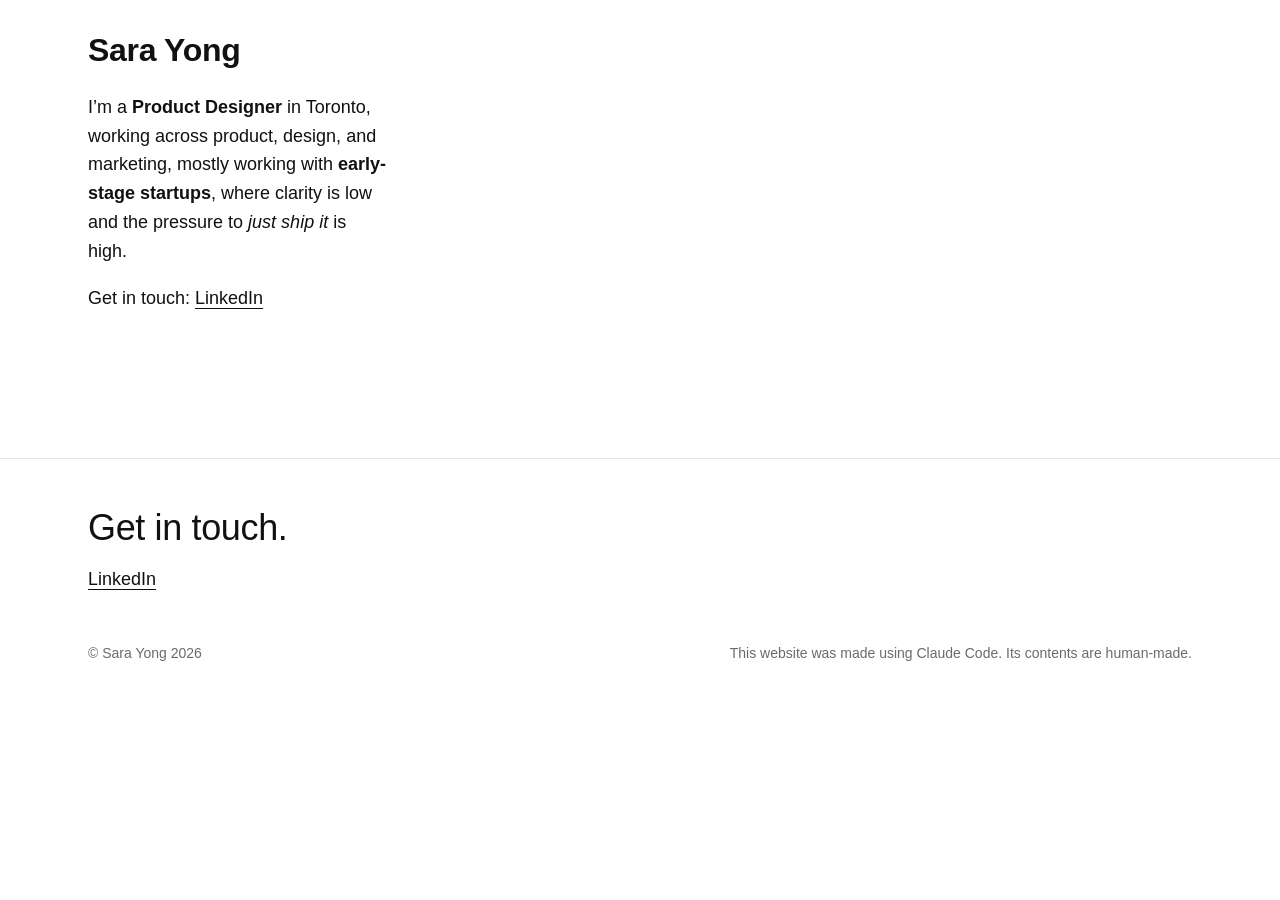
==== index.html @ 84d1dcce "Add files via upload" ====
<!doctype html>
<html lang="en">
<head>
  <meta charset="utf-8">
  <meta name="viewport" content="width=device-width, initial-scale=1">
  <title>Sara Yong – Product Designer in Toronto</title>
  <meta name="description" content="Sara Yong is a Toronto product designer working across product, design and marketing with early-stage startups that need to ship.">
  <link rel="canonical" href="https://sarayong.com/">

  <!-- What shows up when this page is shared on social media or in messages -->
  <meta property="og:type" content="website">
  <meta property="og:site_name" content="Sara Yong">
  <meta property="og:title" content="Sara Yong – Product Designer in Toronto">
  <meta property="og:description" content="I’m a Product Designer in Toronto, working across product, design, and marketing, mostly working with early-stage startups, where clarity is low and the pressure to just ship it is high.">
  <meta property="og:url" content="https://sarayong.com/">
  <!-- PLACEHOLDER share image: swap img/share.jpg for your own (1200 × 630 px) -->
  <meta property="og:image" content="https://sarayong.com/img/share.jpg">
  <meta property="og:image:width" content="1200">
  <meta property="og:image:height" content="630">
  <meta name="twitter:card" content="summary_large_image">

  <link rel="icon" href="img/favicon.png">
  <link rel="stylesheet" href="css/style.css">
</head>
<body>
  <a class="skip" href="#main">Skip to content</a>

  <div class="wrap home">
    <!-- Left column: stays in place on wide screens while the work scrolls -->
    <header class="home-intro">
      <h1 class="home-name"><a href="./">Sara Yong</a></h1>
      <p>I’m a <strong>Product Designer</strong> in Toronto, working across product, design, and marketing, mostly working with <strong>early-stage startups</strong>, where clarity is low and the pressure to <em>just ship it</em> is high.</p>
      <p>Get in touch: <a href="https://www.linkedin.com/in/sarayong/" target="_blank" rel="noopener">LinkedIn</a></p>
    </header>

    <!-- Right column: one block per project -->
    <main id="main" class="work-list" aria-label="Projects">
    </main>
  </div>

  <footer id="contact" class="site-footer">
    <div class="wrap">
      <h2>Get in touch.</h2>
      <ul class="contact">
        <li><a href="https://www.linkedin.com/in/sarayong/" target="_blank" rel="noopener">LinkedIn</a></li>
      </ul>
      <div class="legal">
        <p class="copyright">© Sara Yong 2026</p>
        <p class="credit">This website was made using Claude Code. Its contents are human-made.</p>
      </div>
    </div>
  </footer>
</body>
</html>
---- css/style.css ----
/* Sara Yong – portfolio styles
   One stylesheet shared by every page. Colors and sizes live in the
   variables just below, so changing the look starts there. */

:root {
  --ink: #111;          /* main text */
  --muted: #6b6b6b;     /* secondary text: categories, dates */
  --line: #e6e6e6;      /* thin dividers */
  --paper: #fff;        /* page background */
  --tile: #f4f4f4;      /* background behind images while they load */

  --font: -apple-system, BlinkMacSystemFont, "Segoe UI", "Helvetica Neue", Arial, sans-serif;
  --gutter: clamp(16px, 4vw, 48px);  /* space at the page edges */
  --wide: 1200px;                     /* widest the page content gets */
  --text: 40rem;                      /* comfortable reading width */
}

/* ---------- Basics ---------- */

*, *::before, *::after { box-sizing: border-box; }

html { -webkit-text-size-adjust: 100%; }

body {
  margin: 0;
  background: var(--paper);
  color: var(--ink);
  font-family: var(--font);
  font-size: 1.0625rem;
  line-height: 1.6;
  -webkit-font-smoothing: antialiased;
}

img { display: block; max-width: 100%; height: auto; }

a { color: inherit; text-underline-offset: 0.2em; text-decoration-thickness: 1px; }
a:hover { color: var(--muted); }
a:focus-visible { outline: 2px solid var(--ink); outline-offset: 3px; }

h1, h2, h3 { line-height: 1.15; margin: 0; font-weight: 600; letter-spacing: -0.01em; }
p { margin: 0 0 1em; }

.wrap { max-width: var(--wide); margin: 0 auto; padding: 0 var(--gutter); }

.skip {
  position: absolute; left: -999px; top: 0;
  background: var(--ink); color: var(--paper); padding: 8px 12px;
}
.skip:focus { left: 8px; top: 8px; }

/* ---------- Header ---------- */

.site-header .wrap {
  display: flex; justify-content: space-between; align-items: baseline;
  padding-top: 28px; padding-bottom: 28px;
}
.site-name { font-weight: 600; text-decoration: none; }
.site-nav a { text-decoration: none; margin-left: 24px; }
.site-nav a:first-child { margin-left: 0; }

/* ---------- Home: two columns ---------- */

.visually-hidden {
  position: absolute; width: 1px; height: 1px; overflow: hidden;
  clip: rect(0 0 0 0); white-space: nowrap;
}

.home { padding-top: 32px; }

.home-intro { margin-bottom: 48px; max-width: 26rem; }
.home-intro p { font-size: 1.125rem; }
.home-name { font-size: 2rem; margin-bottom: 24px; }
.home-name a { text-decoration: none; }

/* Wide screens: narrow intro on the left that stays put, work on the right */
@media (min-width: 900px) {
  .home {
    display: grid;
    grid-template-columns: minmax(240px, 300px) 1fr;
    gap: 64px;
    align-items: start;
  }
  .home-intro { position: sticky; top: 32px; margin-bottom: 0; }
}

.work-list { display: grid; gap: clamp(56px, 8vw, 96px); }

.work-image {
  display: block;
  aspect-ratio: 2 / 1;
  background: #333;     /* matches the grey frame in the placeholder thumbnails */
  overflow: hidden;
}
.work-image img {
  width: 100%; height: 100%;
  object-fit: contain;
  transition: opacity 0.2s ease;
}
.work-image:hover img { opacity: 0.85; }

.work-caption {
  display: grid;
  gap: 16px var(--gutter);
  margin-top: 20px;
}
@media (min-width: 640px) {
  .work-caption { grid-template-columns: 1fr 2fr; }
}
.work-who h2 { font-size: 1.125rem; }
.work-who p { color: var(--muted); margin: 2px 0 0; }
.work-what h3 { font-size: 1.0625rem; font-weight: 500; margin-bottom: 8px; }
.work-what p { color: var(--muted); font-size: 0.9375rem; }


.button {
  display: inline-block;
  padding: 5px 12px;
  border: 1px solid var(--ink); border-radius: 4px;
  font-size: 0.875rem; text-decoration: none;
}
.button:hover { background: var(--ink); color: var(--paper); }

/* ---------- Project grid (home + "More projects") ---------- */

.grid {
  display: grid;
  grid-template-columns: 1fr;
  gap: 48px var(--gutter);
  list-style: none; margin: 0; padding: 0;
}
@media (min-width: 640px) {
  .grid { grid-template-columns: 1fr 1fr; }
}

.card a { display: block; text-decoration: none; }
.card img {
  width: 100%; aspect-ratio: 1 / 1; object-fit: cover;
  background: var(--tile);
  transition: opacity 0.2s ease;
}
.card a:hover img { opacity: 0.85; }
.card a:hover { color: inherit; }
.card h2, .card h3 { font-size: 1.125rem; margin-top: 16px; }
.card .category { color: var(--muted); font-size: 0.9375rem; margin: 2px 0 0; }

/* ---------- Project page ---------- */

.project-head { padding: clamp(32px, 7vw, 80px) 0 clamp(32px, 5vw, 56px); }
.eyebrow {
  color: var(--muted); font-size: 0.8125rem;
  text-transform: uppercase; letter-spacing: 0.08em; margin: 0 0 12px;
}
.project-head h1 { font-size: clamp(2rem, 6vw, 4rem); }
.summary { font-size: 1.25rem; max-width: var(--text); margin: 20px 0 0; }

.details {
  display: flex; flex-wrap: wrap; gap: 12px 48px;
  margin: 32px 0 0; padding: 20px 0 0;
  border-top: 1px solid var(--line);
}
.details dt { color: var(--muted); font-size: 0.8125rem; }
.details dd { margin: 0; }

.figure { margin: 0 0 clamp(48px, 8vw, 96px); }
.figure img { width: 100%; background: var(--tile); }
.figure.narrow img { max-width: 420px; margin: 0 auto; }
.figure figcaption {
  max-width: var(--text); margin: 12px auto 0;
  color: var(--muted); font-size: 0.875rem;
}

.section ul { padding-left: 1.25em; margin: 0 0 1em; }
.section li { margin-bottom: 0.5em; }
.credits { color: var(--muted); font-size: 0.9375rem; }

/* Two images side by side; stacks on phones */
.figure.pair { display: grid; gap: var(--gutter); }
@media (min-width: 640px) {
  .figure.pair { grid-template-columns: 1fr 1fr; }
}
.figure + .figure { margin-top: calc(-1 * clamp(48px, 8vw, 96px) + var(--gutter)); }

.section { max-width: var(--text); margin: 0 auto clamp(48px, 8vw, 96px); }
.section h2 { font-size: 1.5rem; margin-bottom: 16px; }

.more { border-top: 1px solid var(--line); padding-top: 40px; margin-top: 32px; }
.more > h2 { font-size: 1rem; color: var(--muted); font-weight: 500; margin-bottom: 24px; }
.more .grid { grid-template-columns: repeat(auto-fill, minmax(240px, 1fr)); }
.more .card { max-width: 360px; }

/* ---------- Footer ---------- */

.site-footer { margin-top: clamp(64px, 10vw, 128px); padding: 48px 0 40px; border-top: 1px solid var(--line); }
.site-footer h2 { font-size: clamp(1.5rem, 3.5vw, 2.25rem); font-weight: 500; margin-bottom: 16px; }
.contact { list-style: none; margin: 0 0 48px; padding: 0; display: flex; flex-wrap: wrap; gap: 8px 32px; font-size: 1.125rem; }
.legal { display: flex; flex-wrap: wrap; justify-content: space-between; gap: 8px 32px; color: var(--muted); font-size: 0.875rem; }
.legal p { margin: 0; }

/* ---------- Case study extras (Mercator.ai) ---------- */

/* Brand accents used only on the Mercator.ai visuals */
.theme-mercator, .stat-cover {
  --brand-dark: #1f2b22;
  --brand: #027a3b;
  --brand-soft: #b3d7c4;
  --brand-tint: #eef5f0;
}

/* Signal timeline diagram */
.timeline-figure { background: var(--brand-tint); padding: clamp(20px, 4vw, 40px); }
.timeline {
  list-style: none; margin: 0; padding: 0;
  display: grid; gap: 12px;
}
.timeline li {
  display: flex; flex-direction: column; gap: 2px;
  padding: 12px 14px; background: var(--paper);
  border-left: 4px solid var(--line);
}
.timeline li.early { border-left-color: var(--brand); }
.tl-name { font-weight: 600; }
.tl-when { color: var(--muted); font-size: 0.875rem; }
.tl-bands { display: none; }
@media (min-width: 760px) {
  .timeline { grid-template-columns: repeat(5, 1fr); }
  .timeline li { border-left: 0; border-top: 4px solid var(--line); }
  .timeline li.early { border-top-color: var(--brand); }
  .tl-bands {
    display: grid; grid-template-columns: 3fr 2fr; gap: 12px;
    margin-top: 12px; font-size: 0.8125rem; font-weight: 500;
  }
  .tl-bands span { padding: 6px 10px; }
  .tl-band-early { background: var(--brand); color: #fff; }
  .tl-band-late { background: var(--line); color: var(--muted); }
}
.timeline-figure figcaption { max-width: none; margin-left: 0; }

/* Cover made from type instead of a photo (home page and cards) */
.stat-cover {
  display: flex; flex-direction: column; justify-content: center; gap: 8px;
  height: 100%; padding: 8%;
  background: var(--brand-dark); color: #fff;
}
.stat-cover-value {
  font-size: clamp(1.75rem, 5vw, 3.5rem); font-weight: 600;
  letter-spacing: -0.03em; line-height: 1;
  color: var(--brand-soft);
}
.stat-cover-label { font-size: clamp(0.8125rem, 1.4vw, 1rem); opacity: 0.8; }
.card .stat-cover { aspect-ratio: 1 / 1; height: auto; }
.card .stat-cover-value { font-size: clamp(1.5rem, 3vw, 2rem); }

/* Version timeline: four releases instead of five signals */
.timeline .tl-when { order: -1; font-size: 0.8125rem; color: var(--brand, var(--muted)); font-weight: 600; }
.tl-note { color: var(--muted); font-size: 0.875rem; }
@media (min-width: 760px) {
  .timeline.versions { grid-template-columns: repeat(4, 1fr); }
}

/* Small label above the TL;DR statement */
.step {
  color: var(--muted);
  font-size: 0.8125rem; font-weight: 600; line-height: 1.4;
  text-transform: uppercase; letter-spacing: 0.08em;
  margin: 0 0 12px;
}

/* Headings that follow a paragraph or list inside the same section */
.section p + h2,
.section ul + h2 { margin-top: 40px; }

/* Executive summary statement under a case study header */
.impact {
  max-width: var(--text);
  margin: 0 auto clamp(48px, 8vw, 96px);
}
.impact .step { margin-bottom: 8px; }
.impact-text {
  font-size: 1.25rem;
  line-height: 1.45; margin: 0;
}
.impact-text strong { color: var(--ink); font-weight: 600; }

/* Bulleted list with bold lead-ins, e.g. the Mercator "my focus was" list */
.section .focus-list { margin: 20px 0 0; padding-left: 1.25em; }
.section .focus-list li { margin-bottom: 20px; }

/* Numbered goal headings, e.g. "1. Find — Search and find project leads" */
.section .goal-head { font-size: 1.0625rem; font-weight: 600; line-height: 1.35; margin: 0 0 6px; }
.section p + .goal-head { margin-top: 24px; }
.section .goal-head + p + p { margin-top: 32px; }
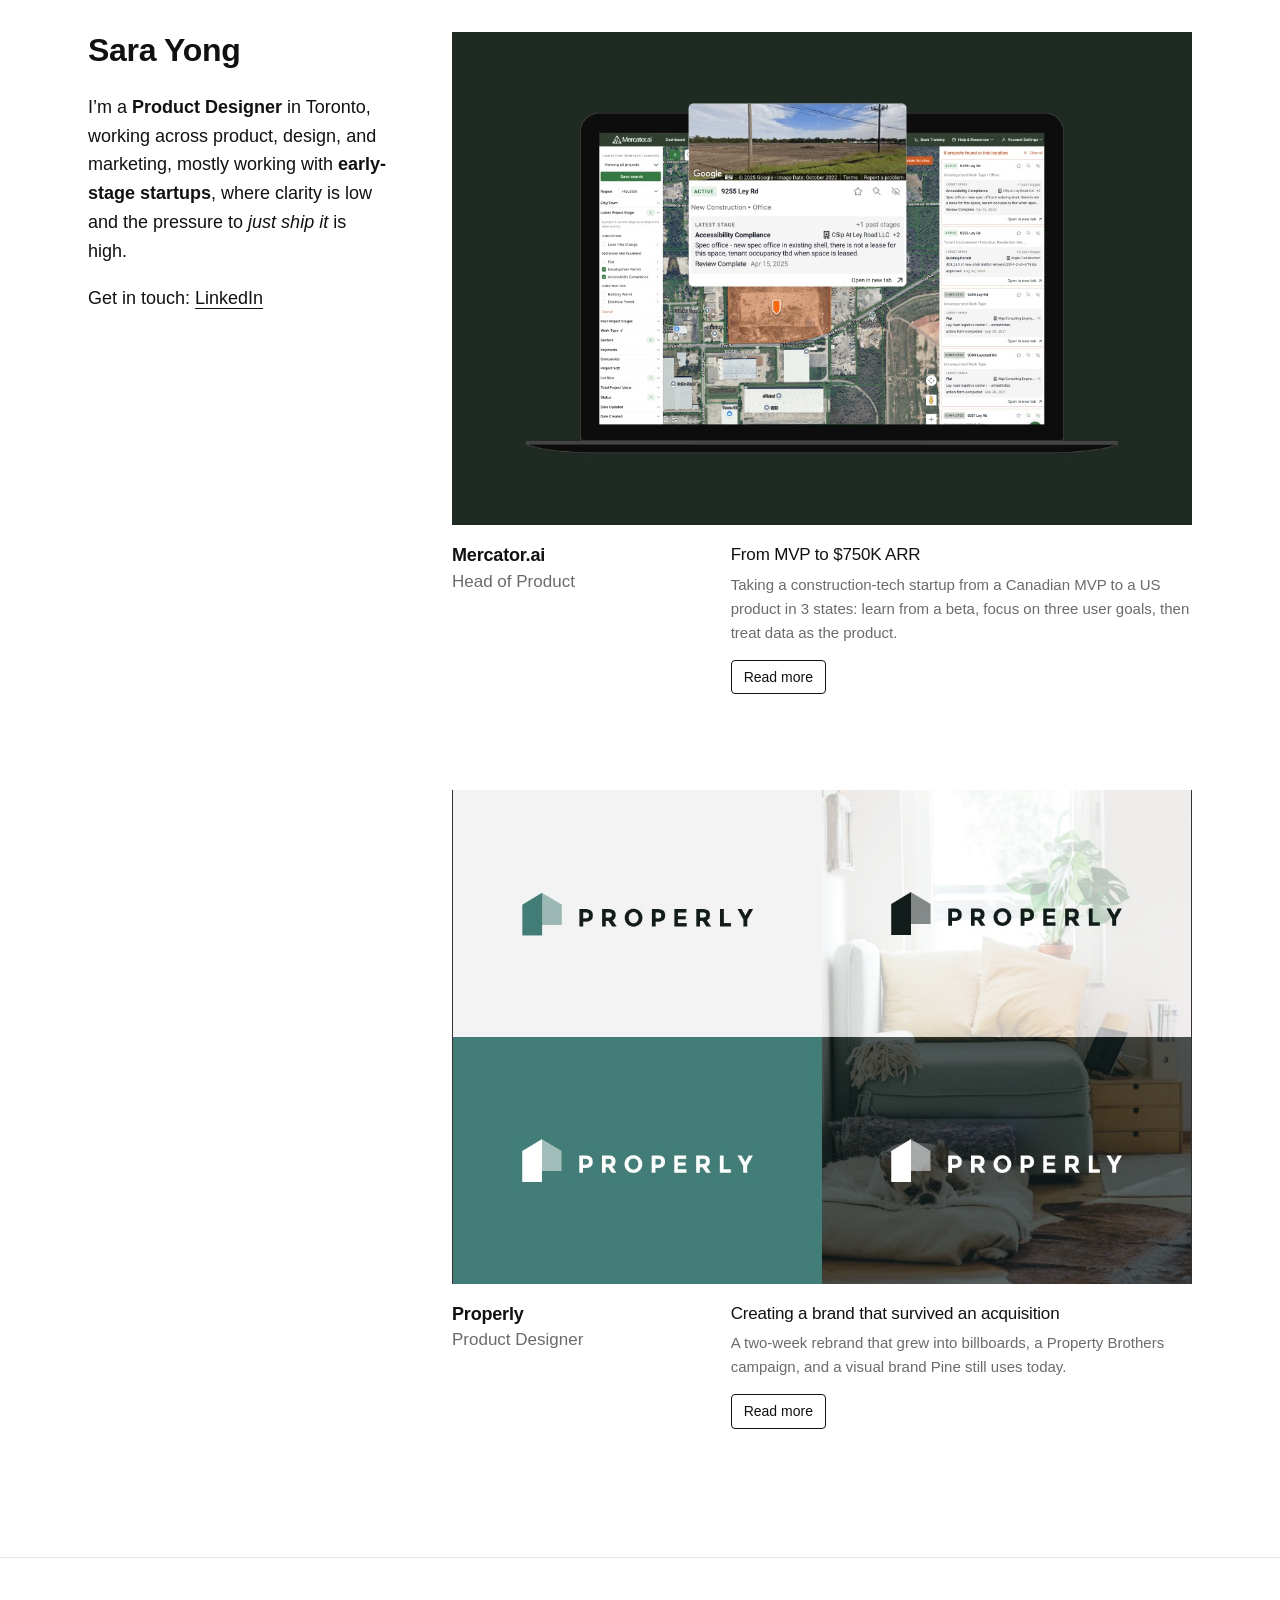
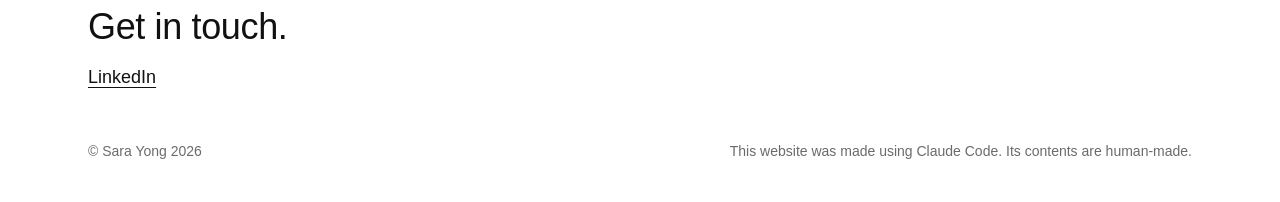
==== commit 9fd6a7b0: "Add files via upload" ====
--- a/index.html
+++ b/index.html
@@ -35,6 +35,47 @@
 
     <!-- Right column: one block per project -->
     <main id="main" class="work-list" aria-label="Projects">
+
+      <article class="work">
+        <a class="work-image dark-green" href="work/mercator-ai/" tabindex="-1" aria-hidden="true">
+          <img src="img/mercator-ai/houston-lot.jpg" width="1180" height="788" alt="">
+        </a>
+        <div class="work-caption">
+          <div class="work-who">
+            <h2>Mercator.ai</h2>
+            <p>Head of Product</p>
+          </div>
+          <div class="work-what">
+            <h3>From MVP to $750K ARR</h3>
+            <!-- Room for more writing about the project here -->
+            <p>Taking a construction-tech startup from a Canadian MVP to a US product in 3 states: learn from a beta, focus on three user goals, then treat data as the product.</p>
+            <a class="button" href="work/mercator-ai/">Read more<span class="visually-hidden"> about Mercator.ai</span></a>
+          </div>
+        </div>
+      </article>
+
+
+
+      <article class="work">
+        <a class="work-image" href="work/properly-brand/" tabindex="-1" aria-hidden="true">
+          <img src="img/properly-brand/cover.jpg" width="1180" height="788" alt="" loading="lazy" decoding="async">
+        </a>
+        <div class="work-caption">
+          <div class="work-who">
+            <h2>Properly</h2>
+            <p>Product Designer</p>
+          </div>
+          <div class="work-what">
+            <h3>Creating a brand that survived an acquisition</h3>
+            <!-- Room for more writing about the project here -->
+            <p>A two-week rebrand that grew into billboards, a Property Brothers campaign, and a visual brand Pine still uses today.</p>
+            <a class="button" href="work/properly-brand/">Read more<span class="visually-hidden"> about creating Properly’s brand</span></a>
+          </div>
+        </div>
+      </article>
+
+
+
     </main>
   </div>
 
--- a/css/style.css
+++ b/css/style.css
@@ -87,7 +87,7 @@
 
 .work-image {
   display: block;
-  aspect-ratio: 2 / 1;
+  aspect-ratio: 3 / 2;   /* same shape as the case study images, so they can be reused here */
   background: #333;     /* matches the grey frame in the placeholder thumbnails */
   overflow: hidden;
 }
@@ -133,11 +133,13 @@
 }
 
 .card a { display: block; text-decoration: none; }
+/* Same 3:2 frame as the home page and the case study images, so one image works everywhere */
 .card img {
-  width: 100%; aspect-ratio: 1 / 1; object-fit: cover;
-  background: var(--tile);
+  width: 100%; aspect-ratio: 3 / 2; object-fit: contain;
+  background: #333;
   transition: opacity 0.2s ease;
 }
+.card img.dark-green { background: #1f2b22; }
 .card a:hover img { opacity: 0.85; }
 .card a:hover { color: inherit; }
 .card h2, .card h3 { font-size: 1.125rem; margin-top: 16px; }
@@ -164,6 +166,7 @@
 .figure { margin: 0 0 clamp(48px, 8vw, 96px); }
 .figure img { width: 100%; background: var(--tile); }
 .figure.narrow img { max-width: 420px; margin: 0 auto; }
+.figure.medium { max-width: 52rem; margin-left: auto; margin-right: auto; }
 .figure figcaption {
   max-width: var(--text); margin: 12px auto 0;
   color: var(--muted); font-size: 0.875rem;
@@ -182,6 +185,9 @@
 
 .section { max-width: var(--text); margin: 0 auto clamp(48px, 8vw, 96px); }
 .section h2 { font-size: 1.5rem; margin-bottom: 16px; }
+/* A heading that introduces the images right below it */
+.section.lead-in { margin-bottom: 24px; }
+.section.lead-in > :last-child { margin-bottom: 0; }
 
 .more { border-top: 1px solid var(--line); padding-top: 40px; margin-top: 32px; }
 .more > h2 { font-size: 1rem; color: var(--muted); font-weight: 500; margin-bottom: 24px; }
@@ -199,7 +205,7 @@
 /* ---------- Case study extras (Mercator.ai) ---------- */
 
 /* Brand accents used only on the Mercator.ai visuals */
-.theme-mercator, .stat-cover {
+.theme-mercator {
   --brand-dark: #1f2b22;
   --brand: #027a3b;
   --brand-soft: #b3d7c4;
@@ -235,20 +241,8 @@
 }
 .timeline-figure figcaption { max-width: none; margin-left: 0; }
 
-/* Cover made from type instead of a photo (home page and cards) */
-.stat-cover {
-  display: flex; flex-direction: column; justify-content: center; gap: 8px;
-  height: 100%; padding: 8%;
-  background: var(--brand-dark); color: #fff;
-}
-.stat-cover-value {
-  font-size: clamp(1.75rem, 5vw, 3.5rem); font-weight: 600;
-  letter-spacing: -0.03em; line-height: 1;
-  color: var(--brand-soft);
-}
-.stat-cover-label { font-size: clamp(0.8125rem, 1.4vw, 1rem); opacity: 0.8; }
-.card .stat-cover { aspect-ratio: 1 / 1; height: auto; }
-.card .stat-cover-value { font-size: clamp(1.5rem, 3vw, 2rem); }
+/* Home thumbnail frame matching the Mercator.ai screenshots' green background */
+.work-image.dark-green { background: #1f2b22; }
 
 /* Version timeline: four releases instead of five signals */
 .timeline .tl-when { order: -1; font-size: 0.8125rem; color: var(--brand, var(--muted)); font-weight: 600; }
@@ -284,6 +278,7 @@
 /* Bulleted list with bold lead-ins, e.g. the Mercator "my focus was" list */
 .section .focus-list { margin: 20px 0 0; padding-left: 1.25em; }
 .section .focus-list li { margin-bottom: 20px; }
+.section .focus-list.no-bullets { list-style: none; padding-left: 0; }
 
 /* Numbered goal headings, e.g. "1. Find — Search and find project leads" */
 .section .goal-head { font-size: 1.0625rem; font-weight: 600; line-height: 1.35; margin: 0 0 6px; }
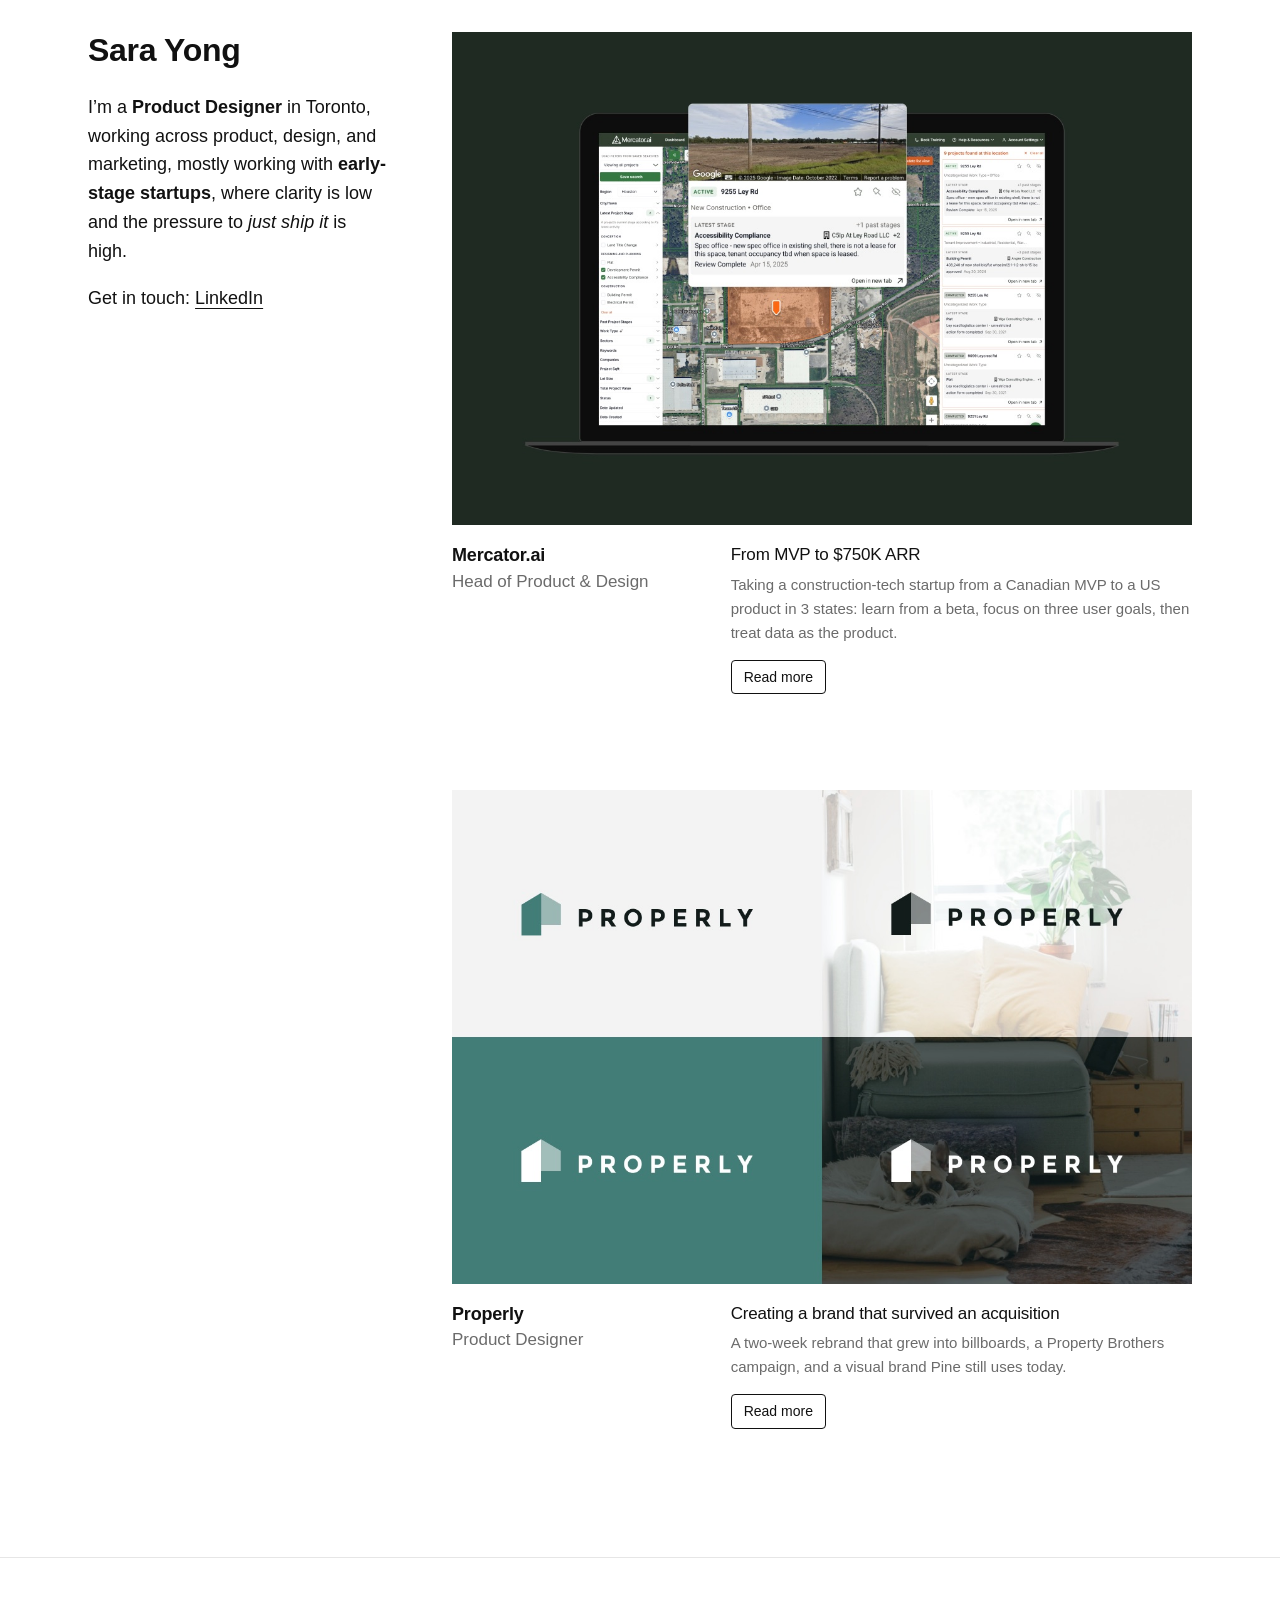
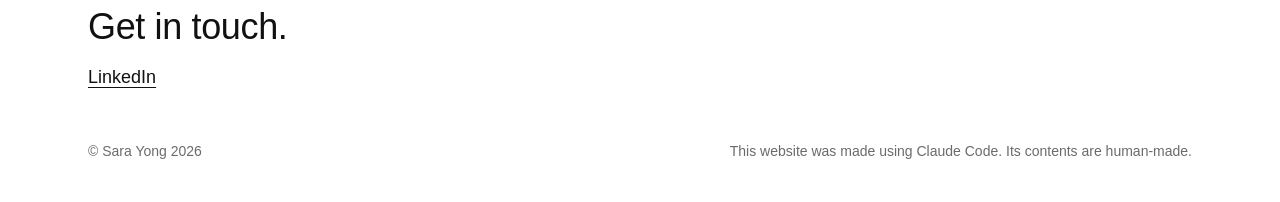
==== commit 376bee92: "Add files via upload" ====
--- a/index.html
+++ b/index.html
@@ -38,12 +38,12 @@
 
       <article class="work">
         <a class="work-image dark-green" href="work/mercator-ai/" tabindex="-1" aria-hidden="true">
-          <img src="img/mercator-ai/houston-lot.jpg" width="1180" height="788" alt="">
+          <img class="fill" src="img/mercator-ai/houston-lot.jpg" width="1180" height="788" alt="">
         </a>
         <div class="work-caption">
           <div class="work-who">
             <h2>Mercator.ai</h2>
-            <p>Head of Product</p>
+            <p>Head of Product &amp; Design</p>
           </div>
           <div class="work-what">
             <h3>From MVP to $750K ARR</h3>
@@ -58,7 +58,7 @@
 
       <article class="work">
         <a class="work-image" href="work/properly-brand/" tabindex="-1" aria-hidden="true">
-          <img src="img/properly-brand/cover.jpg" width="1180" height="788" alt="" loading="lazy" decoding="async">
+          <img class="fill" src="img/properly-brand/cover.jpg" width="1180" height="788" alt="" loading="lazy" decoding="async">
         </a>
         <div class="work-caption">
           <div class="work-who">
--- a/css/style.css
+++ b/css/style.css
@@ -140,6 +140,10 @@
   transition: opacity 0.2s ease;
 }
 .card img.dark-green { background: #1f2b22; }
+/* Covers already shaped 3:2 fill the frame edge to edge, so no thin
+   dark line shows around them (square covers still fit inside instead) */
+.card img.fill,
+.work-image img.fill { object-fit: cover; }
 .card a:hover img { opacity: 0.85; }
 .card a:hover { color: inherit; }
 .card h2, .card h3 { font-size: 1.125rem; margin-top: 16px; }
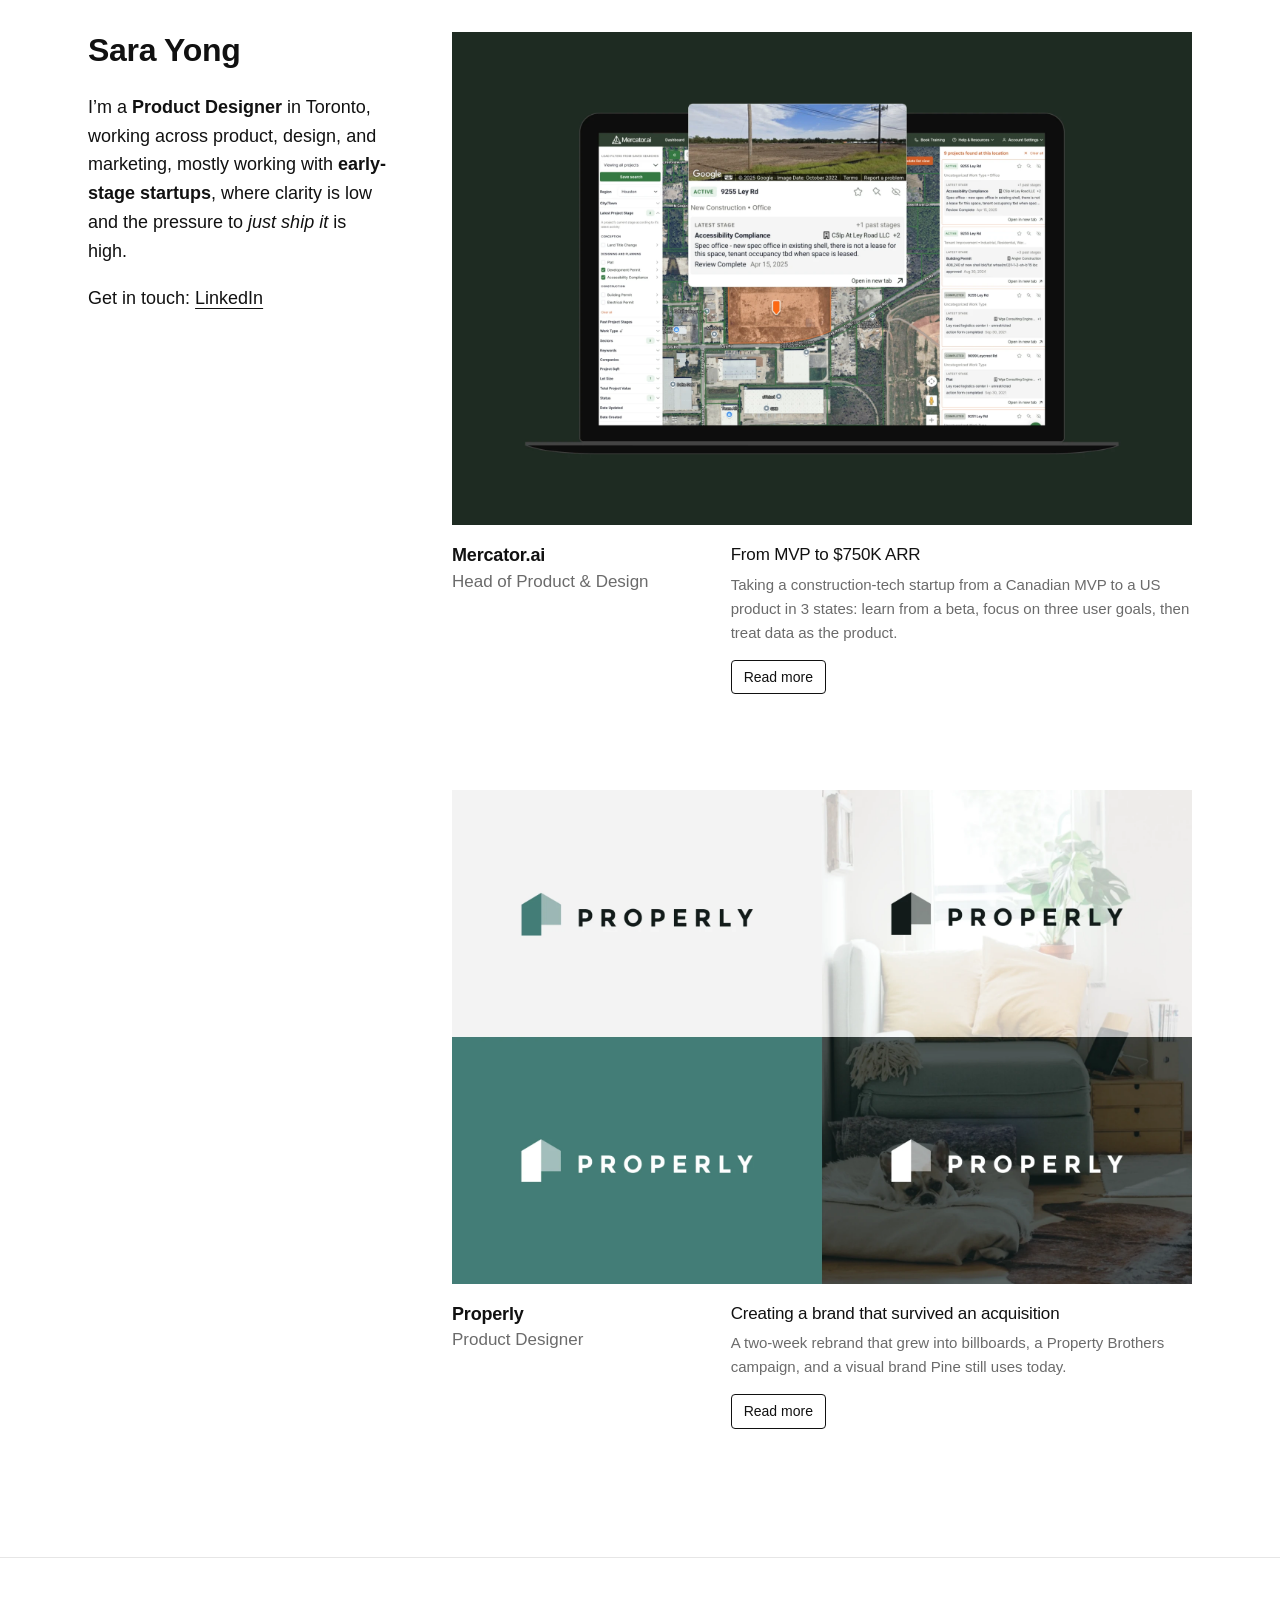
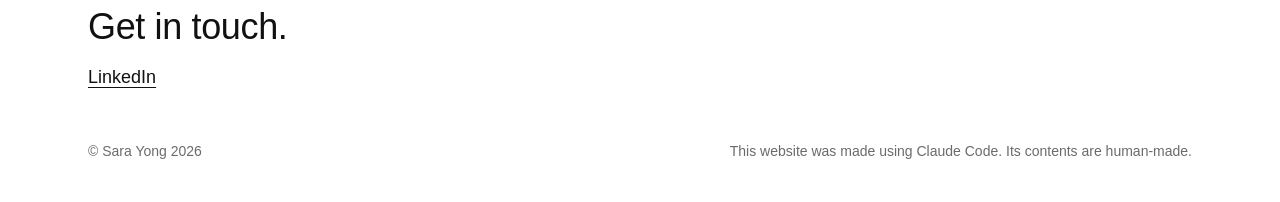
==== commit d0378ff1: "Add files via upload" ====
--- a/index.html
+++ b/index.html
@@ -38,7 +38,7 @@
 
       <article class="work">
         <a class="work-image dark-green" href="work/mercator-ai/" tabindex="-1" aria-hidden="true">
-          <img class="fill" src="img/mercator-ai/houston-lot.jpg" width="1180" height="788" alt="">
+          <img class="fill" src="img/mercator-ai/houston-lot.webp" width="2000" height="1336" alt="">
         </a>
         <div class="work-caption">
           <div class="work-who">
@@ -58,7 +58,7 @@
 
       <article class="work">
         <a class="work-image" href="work/properly-brand/" tabindex="-1" aria-hidden="true">
-          <img class="fill" src="img/properly-brand/cover.jpg" width="1180" height="788" alt="" loading="lazy" decoding="async">
+          <img class="fill" src="img/properly-brand/cover.webp" width="2000" height="1336" alt="" loading="lazy" decoding="async">
         </a>
         <div class="work-caption">
           <div class="work-who">
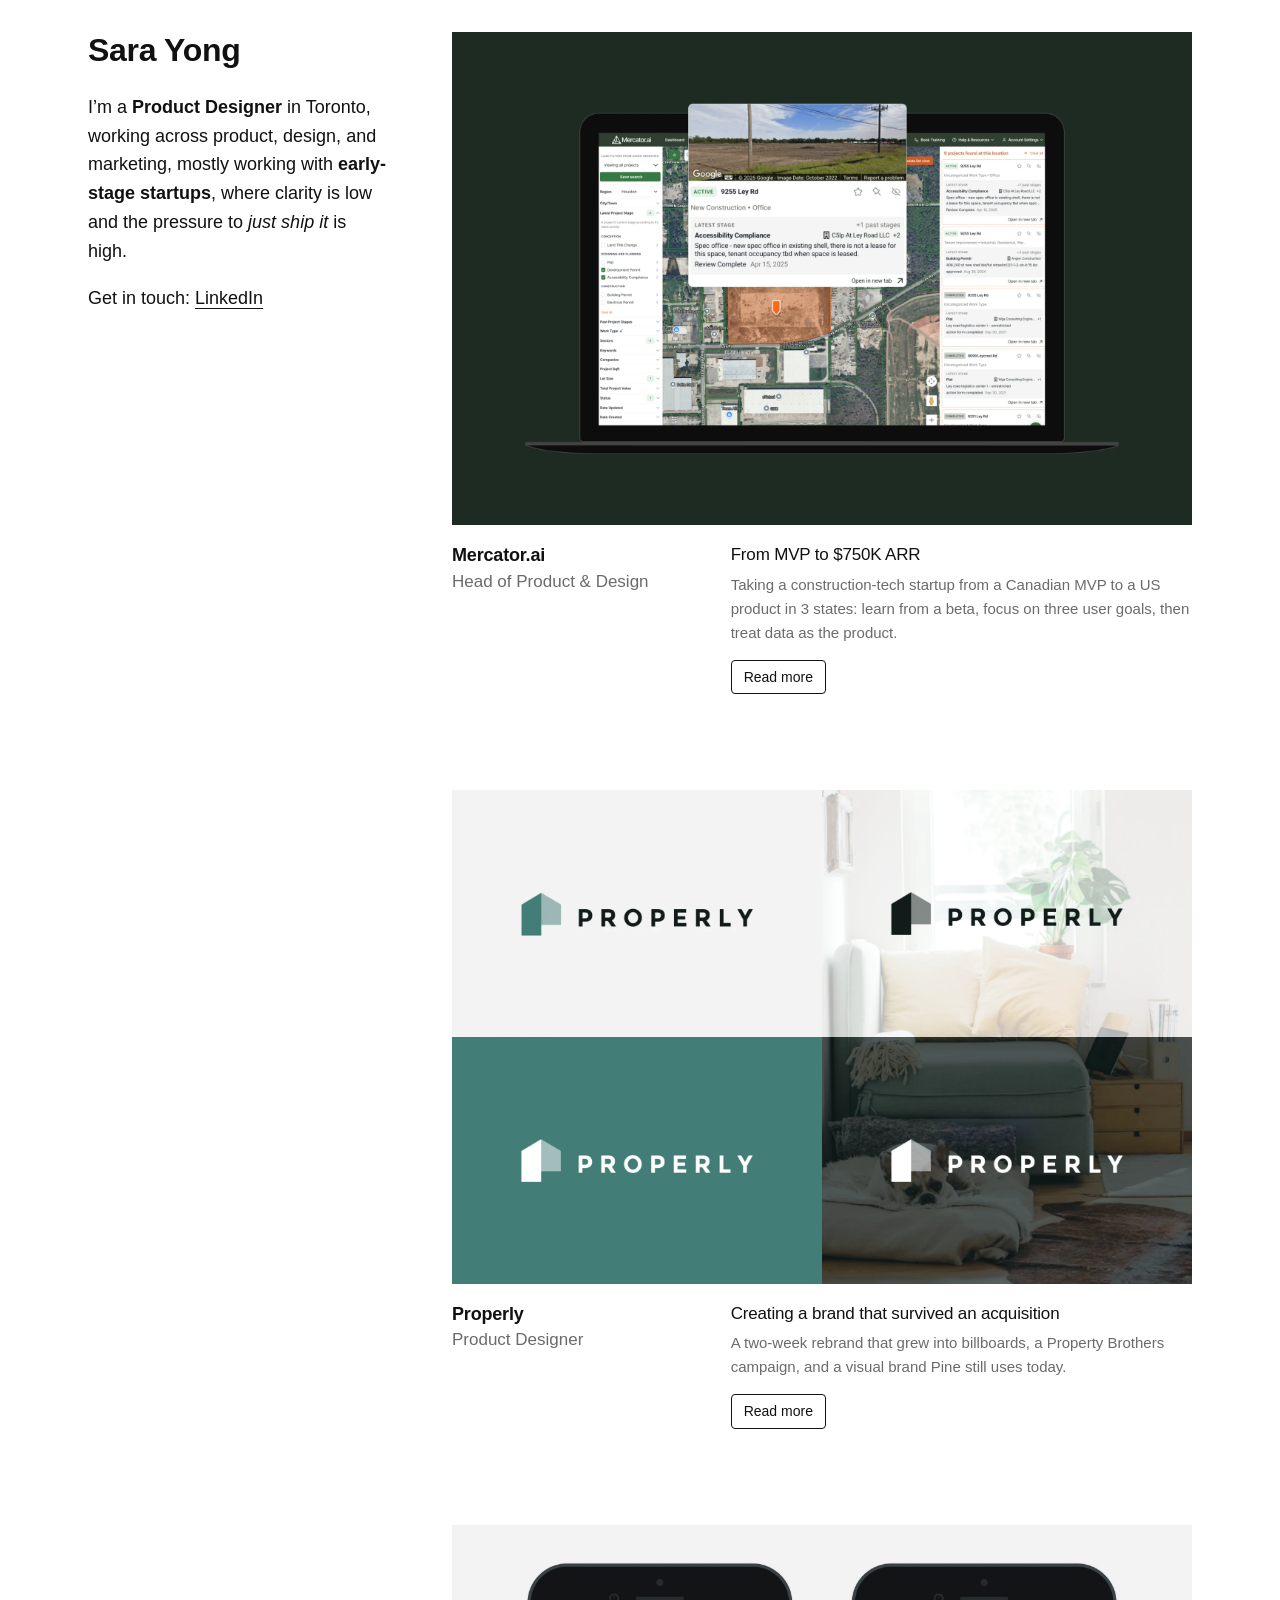
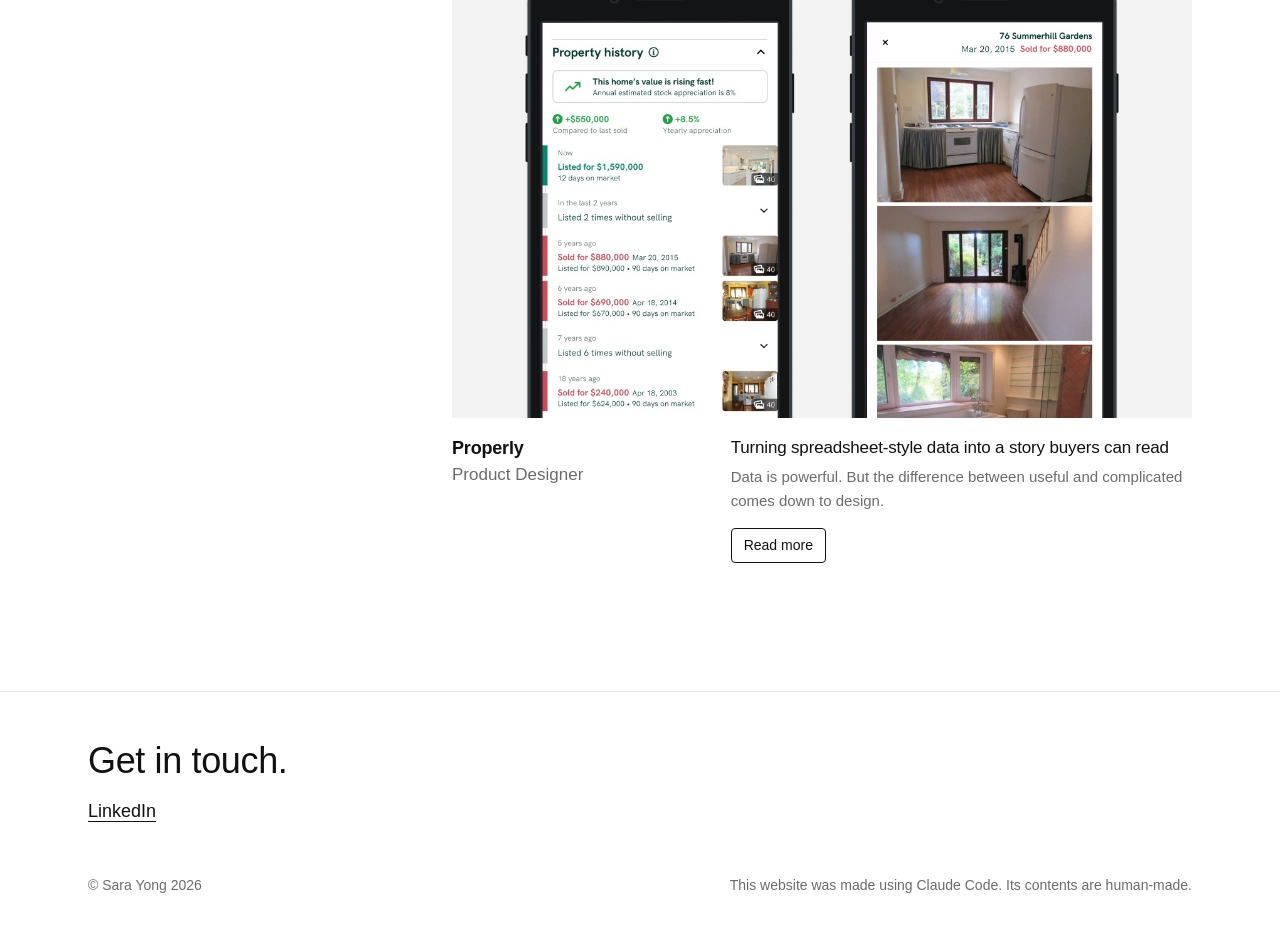
==== commit c4eb1f7c: "Add property history" ====
--- a/index.html
+++ b/index.html
@@ -55,7 +55,6 @@
       </article>
 
 
-
       <article class="work">
         <a class="work-image" href="work/properly-brand/" tabindex="-1" aria-hidden="true">
           <img class="fill" src="img/properly-brand/cover.webp" width="2000" height="1336" alt="" loading="lazy" decoding="async">
@@ -70,6 +69,24 @@
             <!-- Room for more writing about the project here -->
             <p>A two-week rebrand that grew into billboards, a Property Brothers campaign, and a visual brand Pine still uses today.</p>
             <a class="button" href="work/properly-brand/">Read more<span class="visually-hidden"> about creating Properly’s brand</span></a>
+          </div>
+        </div>
+      </article>
+
+      <article class="work">
+        <a class="work-image" href="work/property-history/" tabindex="-1" aria-hidden="true">
+          <img class="fill" src="img/property-history/mobile-property-history.jpg" width="1180" height="788" alt="">
+        </a>
+        <div class="work-caption">
+          <div class="work-who">
+            <h2>Properly</h2>
+            <p>Product Designer</p>
+          </div>
+          <div class="work-what">
+            <h3>Turning spreadsheet-style data into a story buyers can read</h3>
+            <!-- Room for more writing about the project here -->
+            <p>Data is powerful. But the difference between useful and complicated comes down to design.</p>
+            <a class="button" href="work/property-history/">Read more<span class="visually-hidden"> about Property History at Properly</span></a>
           </div>
         </div>
       </article>
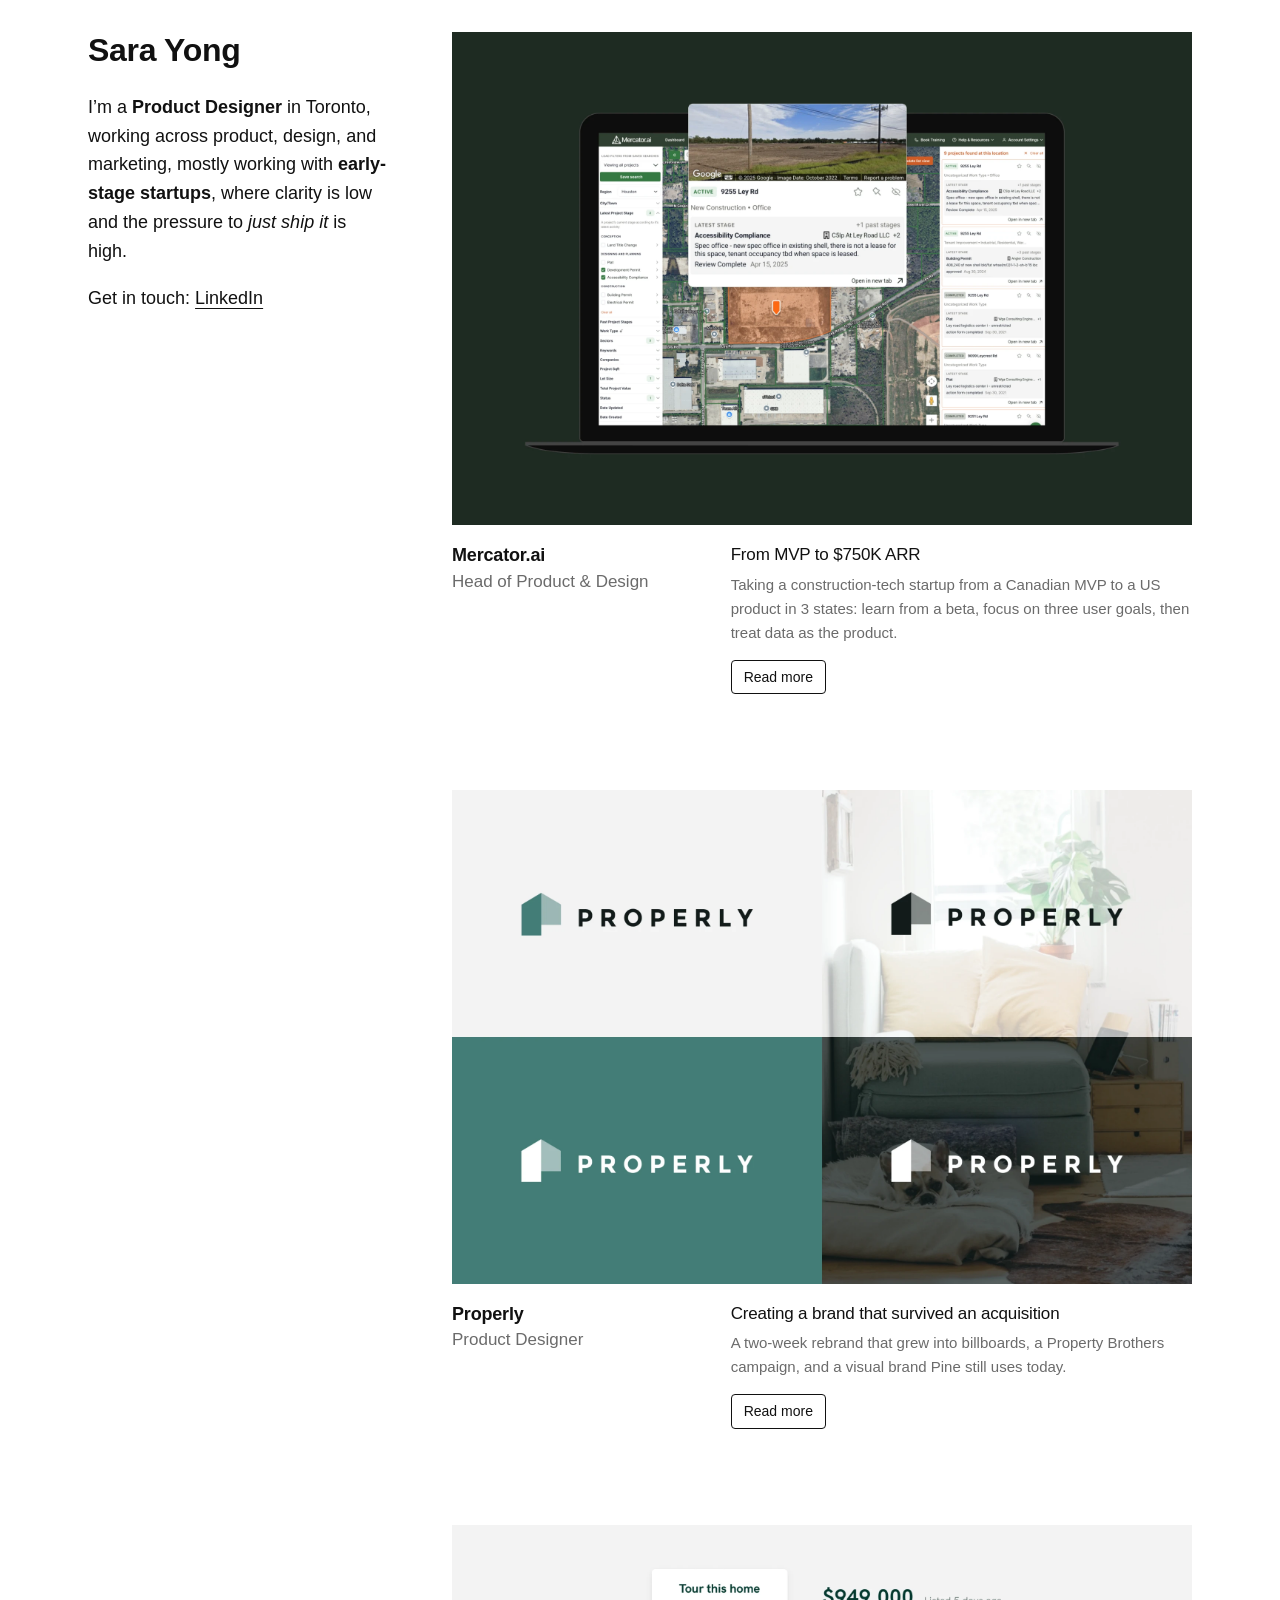
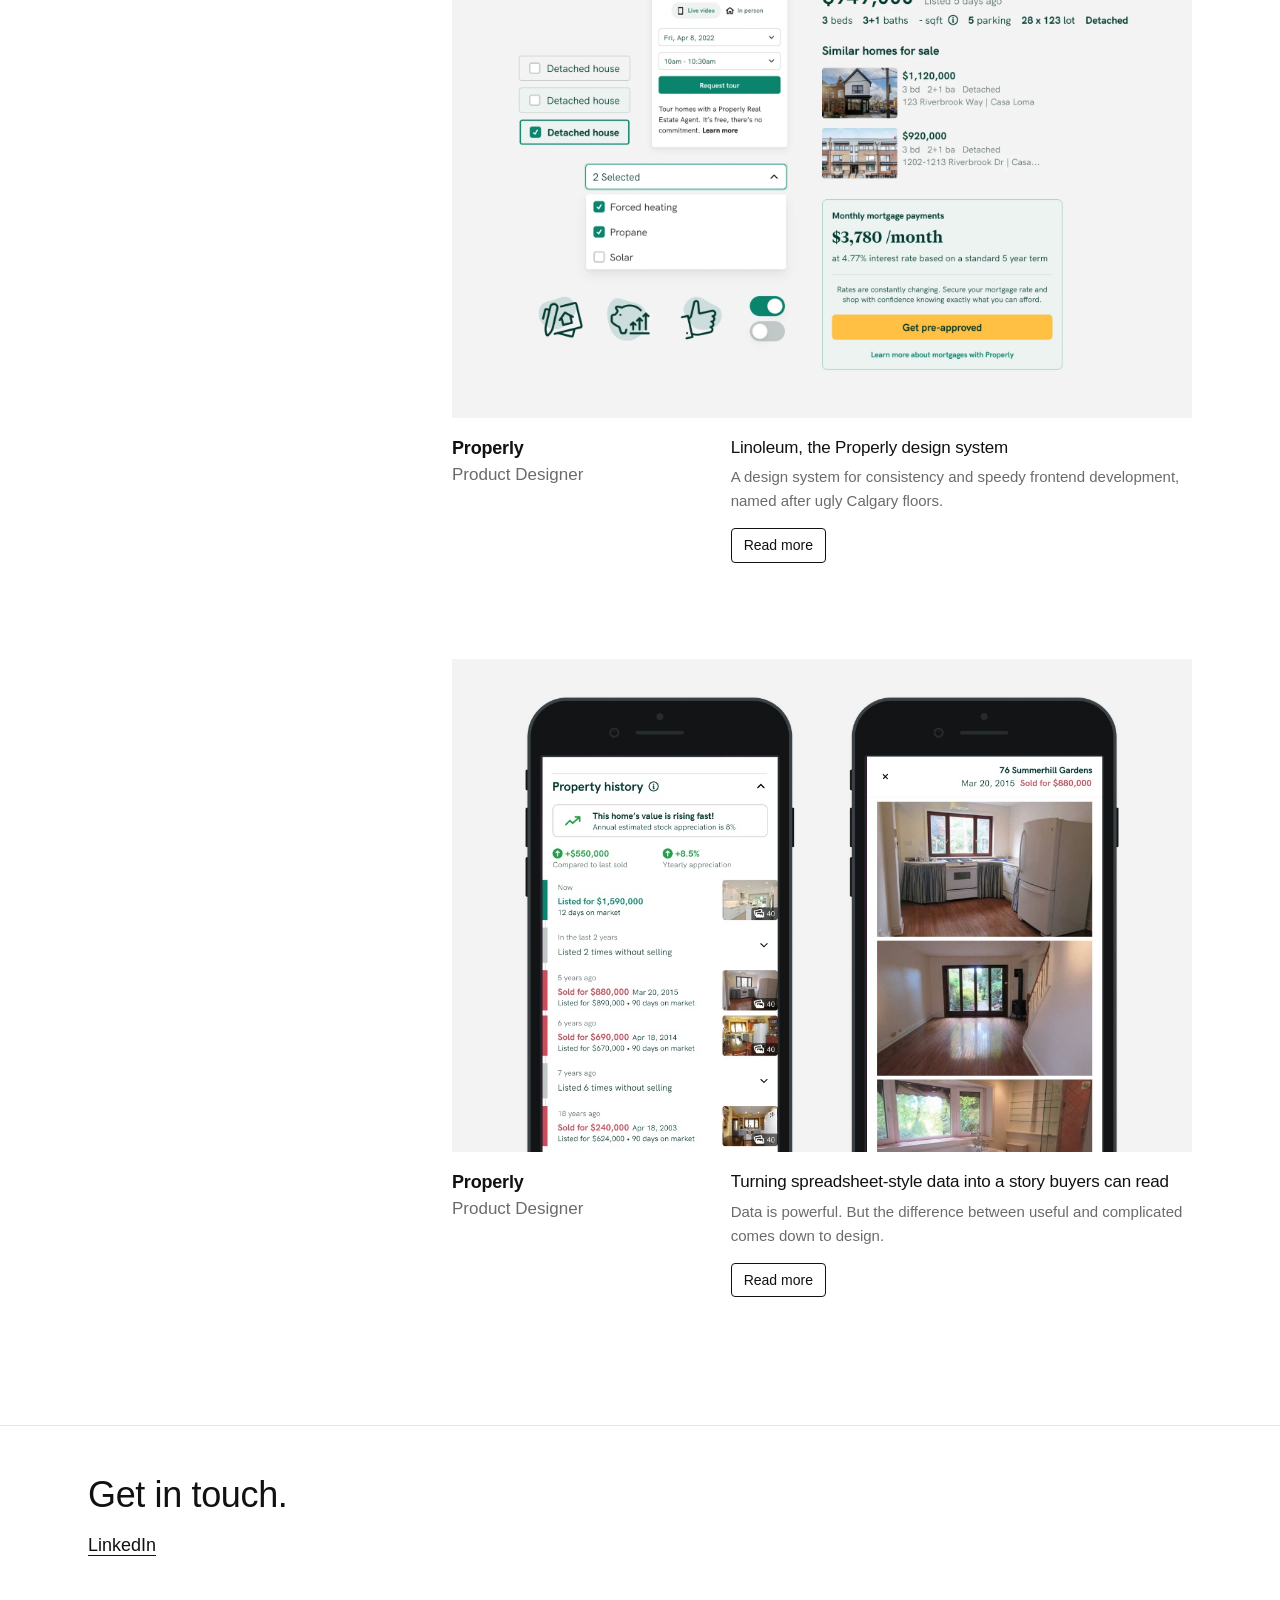
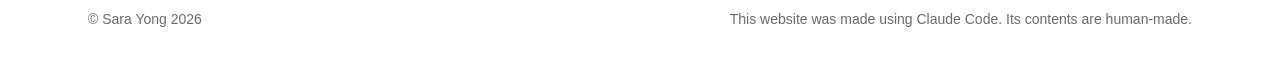
==== commit 1d3eb749: "Add files via upload" ====
--- a/index.html
+++ b/index.html
@@ -74,6 +74,24 @@
       </article>
 
       <article class="work">
+        <a class="work-image" href="work/properly-design-system/" tabindex="-1" aria-hidden="true">
+          <img class="fill" src="img/properly-design-system/cover.webp" width="2000" height="1336" alt="" loading="lazy" decoding="async">
+        </a>
+        <div class="work-caption">
+          <div class="work-who">
+            <h2>Properly</h2>
+            <p>Product Designer</p>
+          </div>
+          <div class="work-what">
+            <h3>Linoleum, the Properly design system</h3>
+            <!-- Room for more writing about the project here -->
+            <p>A design system for consistency and speedy frontend development, named after ugly Calgary floors.</p>
+            <a class="button" href="work/properly-design-system/">Read more<span class="visually-hidden"> about Linoleum, the Properly design system</span></a>
+          </div>
+        </div>
+      </article>
+
+      <article class="work">
         <a class="work-image" href="work/property-history/" tabindex="-1" aria-hidden="true">
           <img class="fill" src="img/property-history/mobile-property-history.jpg" width="1180" height="788" alt="">
         </a>
--- a/css/style.css
+++ b/css/style.css
@@ -192,6 +192,14 @@
 /* A heading that introduces the images right below it */
 .section.lead-in { margin-bottom: 24px; }
 .section.lead-in > :last-child { margin-bottom: 0; }
+
+/* A quote from a teammate */
+.quote { margin: 0 0 32px; padding-left: 20px; border-left: 2px solid var(--line); }
+.quote:last-child { margin-bottom: 0; }
+.quote p { margin: 0 0 8px; }
+.quote strong { font-weight: 600; }
+.quote footer { color: var(--muted); font-size: 0.9375rem; }
+.section p + .quote { margin-top: 20px; }
 
 .more { border-top: 1px solid var(--line); padding-top: 40px; margin-top: 32px; }
 .more > h2 { font-size: 1rem; color: var(--muted); font-weight: 500; margin-bottom: 24px; }
